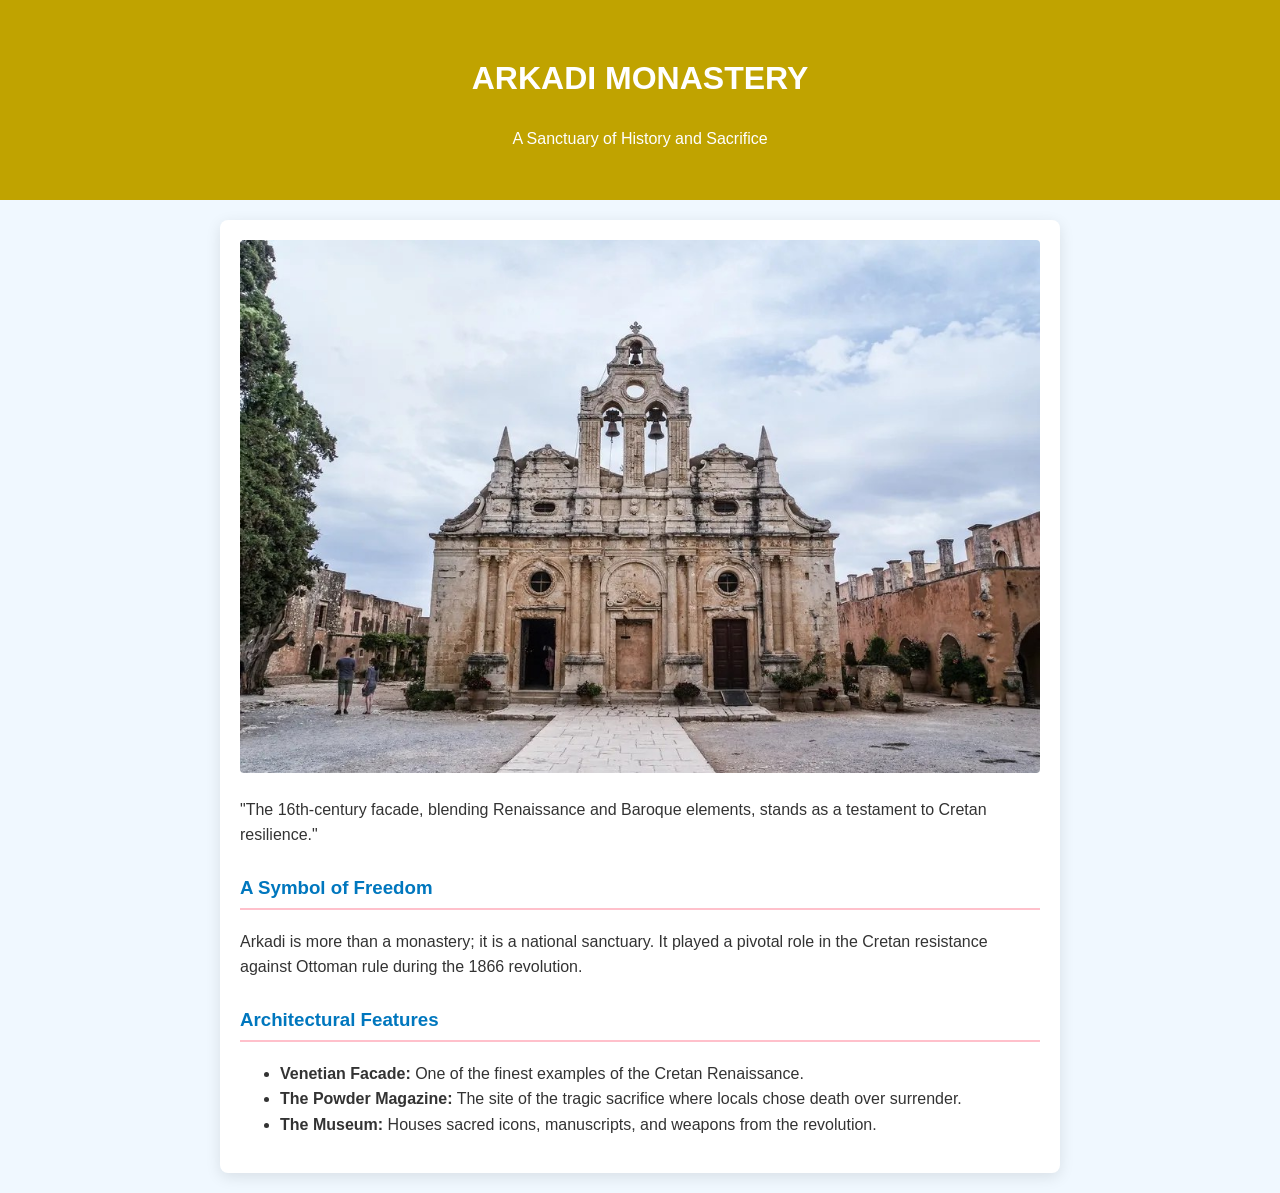
==== Arkadi.html @ 1b00c079 "Aggiunto i file senza la cartella originale" ====
<!DOCTYPE html>
<html lang="en">
<head>
    <meta charset="UTF-8">
    <meta name="viewport" content="width=device-width, initial-scale=1.0">
    <title>Arkadi Monastery</title>
    <link rel="stylesheet" href="ArkadiStyle.css">
</head>
<body>
    <header class="main-title">
        <h1>ARKADI MONASTERY</h1>
        <p>A Sanctuary of History and Sacrifice</p>
    </header>

    <main class="container">
        <section class="content-section">
            <div class="images">
                <img src="imgs/Arkadi1.jpg" alt="The Venetian Baroque facade of Arkadi Monastery" class="featured-img">
                <p class="caption">"The 16th-century facade, blending Renaissance and Baroque elements, stands as a testament to Cretan resilience."</p>
            </div>

            <h3>A Symbol of Freedom</h3>
            <p>Arkadi is more than a monastery; it is a national sanctuary. It played a pivotal role in the Cretan resistance against Ottoman rule during the 1866 revolution.</p>

            <h3>Architectural Features</h3>
            <ul>
                <li><strong>Venetian Facade:</strong> One of the finest examples of the Cretan Renaissance.</li>
                <li><strong>The Powder Magazine:</strong> The site of the tragic sacrifice where locals chose death over surrender.</li>
                <li><strong>The Museum:</strong> Houses sacred icons, manuscripts, and weapons from the revolution.</li>
            </ul>
        </section>
    </main>
</body>
</html>
---- ArkadiStyle.css ----
body {
    font-family: 'Segoe UI', Tahoma, Geneva, Verdana, sans-serif;
    line-height: 1.6;
    color: #333;
    margin: 0;
    background-color: #f0f8ff;
}

.main-title {
    background-color: #c0a300;
    color: white;
    text-align: center;
    padding: 2rem 0;
}

.container {
    max-width: 800px;
    margin: 20px auto;
    padding: 20px;
    background: white;
    border-radius: 8px;
    box-shadow: 0 4px 15px rgba(0,0,0,0.1);
}

.featured-img {
    width: 100%;
    height: auto;
    border-radius: 4px;
}

h3 {
    color: #0077be;
    border-bottom: 2px solid #ffc0cb;
    padding-bottom: 5px;
    margin-top: 25px;
}

.warning-box {
    background-color: #fff0f3;
    border-left: 5px solid #ff4d6d;
    padding: 10px 20px;
    margin-top: 30px;
}
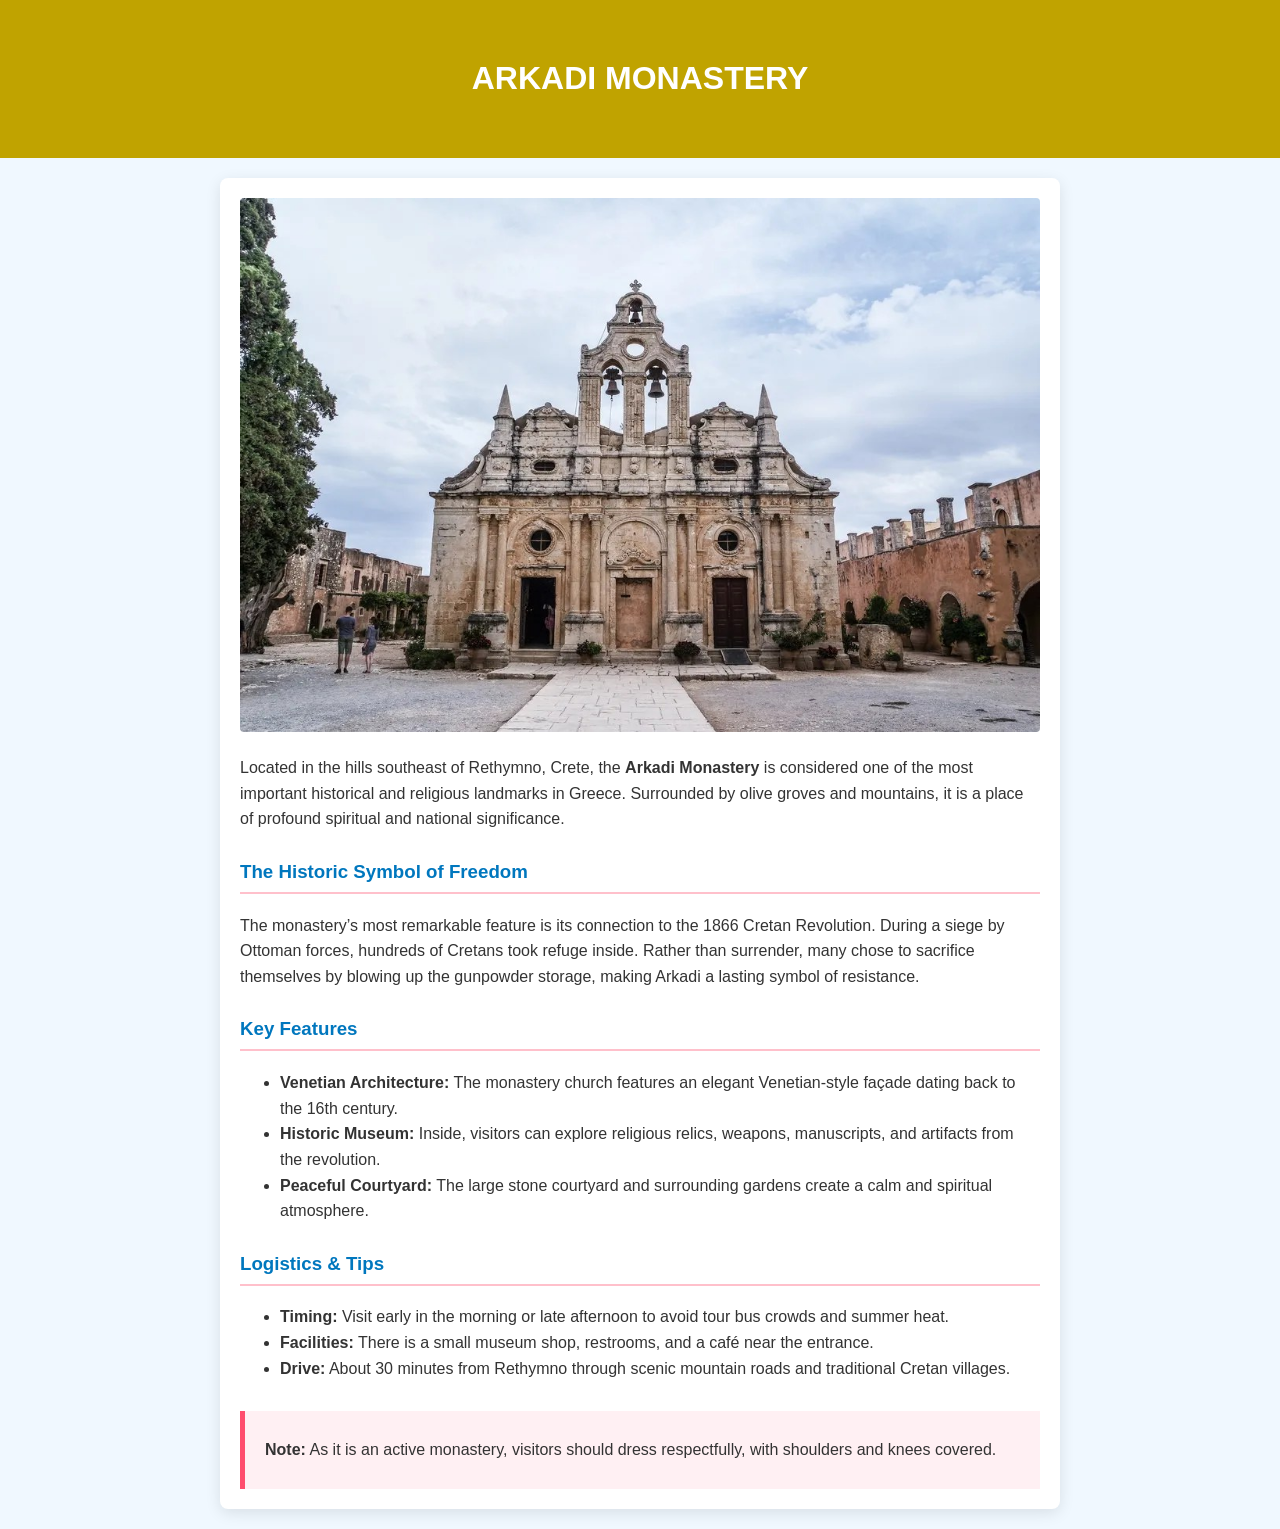
==== commit e74cb81c: "Modificati i testi dei monumenti" ====
--- a/Arkadi.html
+++ b/Arkadi.html
@@ -3,31 +3,44 @@
 <head>
     <meta charset="UTF-8">
     <meta name="viewport" content="width=device-width, initial-scale=1.0">
-    <title>Arkadi Monastery</title>
+    <title>Arkadi Monastery | Crete</title>
     <link rel="stylesheet" href="ArkadiStyle.css">
 </head>
 <body>
     <header class="main-title">
         <h1>ARKADI MONASTERY</h1>
-        <p>A Sanctuary of History and Sacrifice</p>
     </header>
 
     <main class="container">
         <section class="content-section">
-            <div class="images">
-                <img src="imgs/Arkadi1.jpg" alt="The Venetian Baroque facade of Arkadi Monastery" class="featured-img">
-                <p class="caption">"The 16th-century facade, blending Renaissance and Baroque elements, stands as a testament to Cretan resilience."</p>
+            <img src="imgs/Arkadi1.jpg" alt="The Venetian Baroque facade of Arkadi Monastery" class="featured-img">
+            
+            <p class="intro">
+                Located in the hills southeast of Rethymno, Crete, the <strong>Arkadi Monastery</strong> is considered one of the most important historical and religious landmarks in Greece. Surrounded by olive groves and mountains, it is a place of profound spiritual and national significance.
+            </p>
+
+            <h3>The Historic Symbol of Freedom</h3>
+            <p>
+                The monastery’s most remarkable feature is its connection to the 1866 Cretan Revolution. During a siege by Ottoman forces, hundreds of Cretans took refuge inside. Rather than surrender, many chose to sacrifice themselves by blowing up the gunpowder storage, making Arkadi a lasting symbol of resistance.
+            </p>
+
+            <h3>Key Features</h3>
+            <ul>
+                <li><strong>Venetian Architecture:</strong> The monastery church features an elegant Venetian-style façade dating back to the 16th century.</li>
+                <li><strong>Historic Museum:</strong> Inside, visitors can explore religious relics, weapons, manuscripts, and artifacts from the revolution.</li>
+                <li><strong>Peaceful Courtyard:</strong> The large stone courtyard and surrounding gardens create a calm and spiritual atmosphere.</li>
+            </ul>
+
+            <h3>Logistics & Tips</h3>
+            <ul>
+                <li><strong>Timing:</strong> Visit early in the morning or late afternoon to avoid tour bus crowds and summer heat.</li>
+                <li><strong>Facilities:</strong> There is a small museum shop, restrooms, and a café near the entrance.</li>
+                <li><strong>Drive:</strong> About 30 minutes from Rethymno through scenic mountain roads and traditional Cretan villages.</li>
+            </ul>
+
+            <div class="warning-box">
+                <p><strong>Note:</strong> As it is an active monastery, visitors should dress respectfully, with shoulders and knees covered.</p>
             </div>
-
-            <h3>A Symbol of Freedom</h3>
-            <p>Arkadi is more than a monastery; it is a national sanctuary. It played a pivotal role in the Cretan resistance against Ottoman rule during the 1866 revolution.</p>
-
-            <h3>Architectural Features</h3>
-            <ul>
-                <li><strong>Venetian Facade:</strong> One of the finest examples of the Cretan Renaissance.</li>
-                <li><strong>The Powder Magazine:</strong> The site of the tragic sacrifice where locals chose death over surrender.</li>
-                <li><strong>The Museum:</strong> Houses sacred icons, manuscripts, and weapons from the revolution.</li>
-            </ul>
         </section>
     </main>
 </body>
